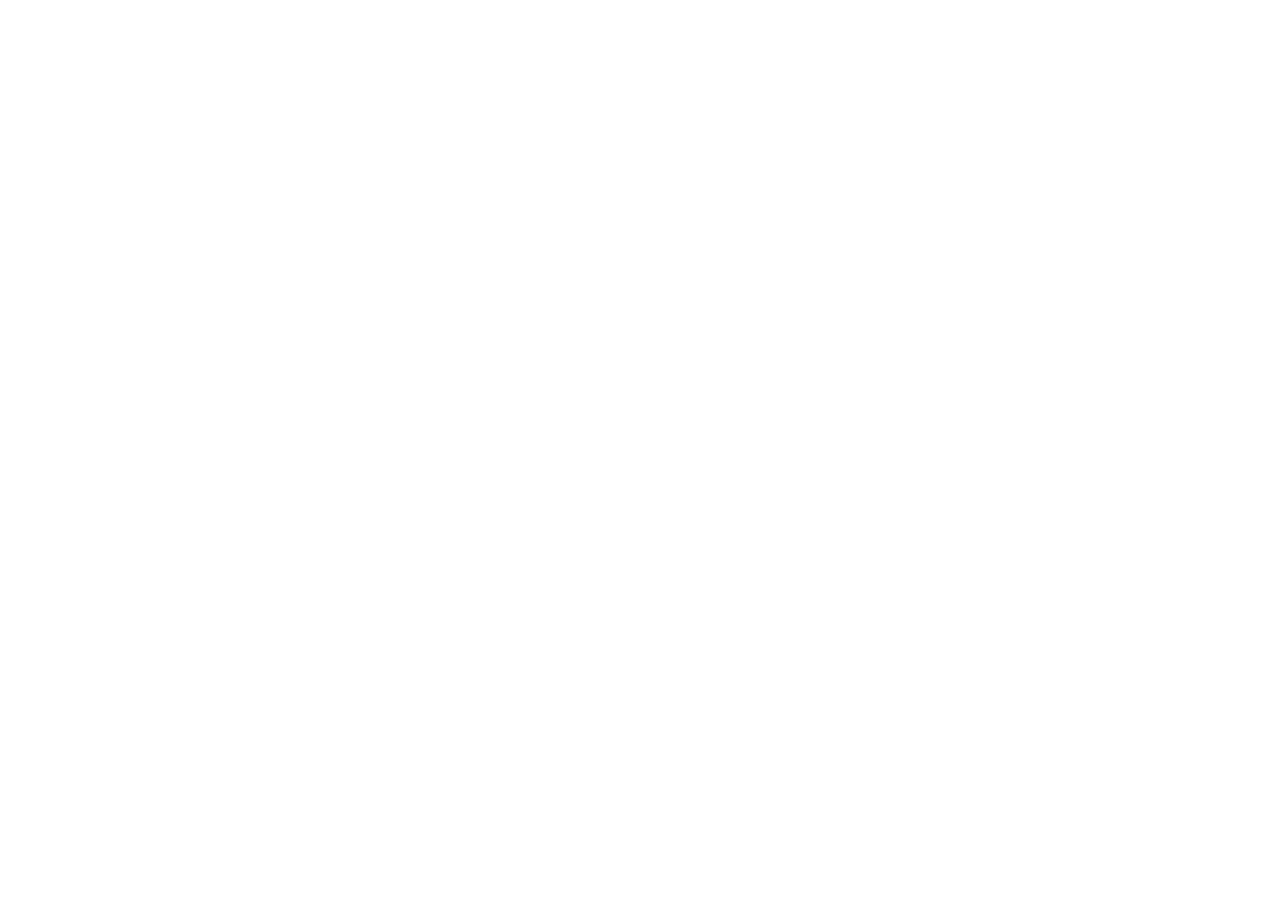
==== index.html @ bfa7d247 "Initial commit" ====
<!DOCTYPE html>
<html lang="en">
<head>
    <meta charset="UTF-8">
    <meta name="viewport" content="width=device-width, initial-scale=1.0">
    <title>MathTrain by 4NP</title>

    <link rel="stylesheet" href="styles.css">
</head>
<body>
    <script src="script.js"></script>
</body>
</html>
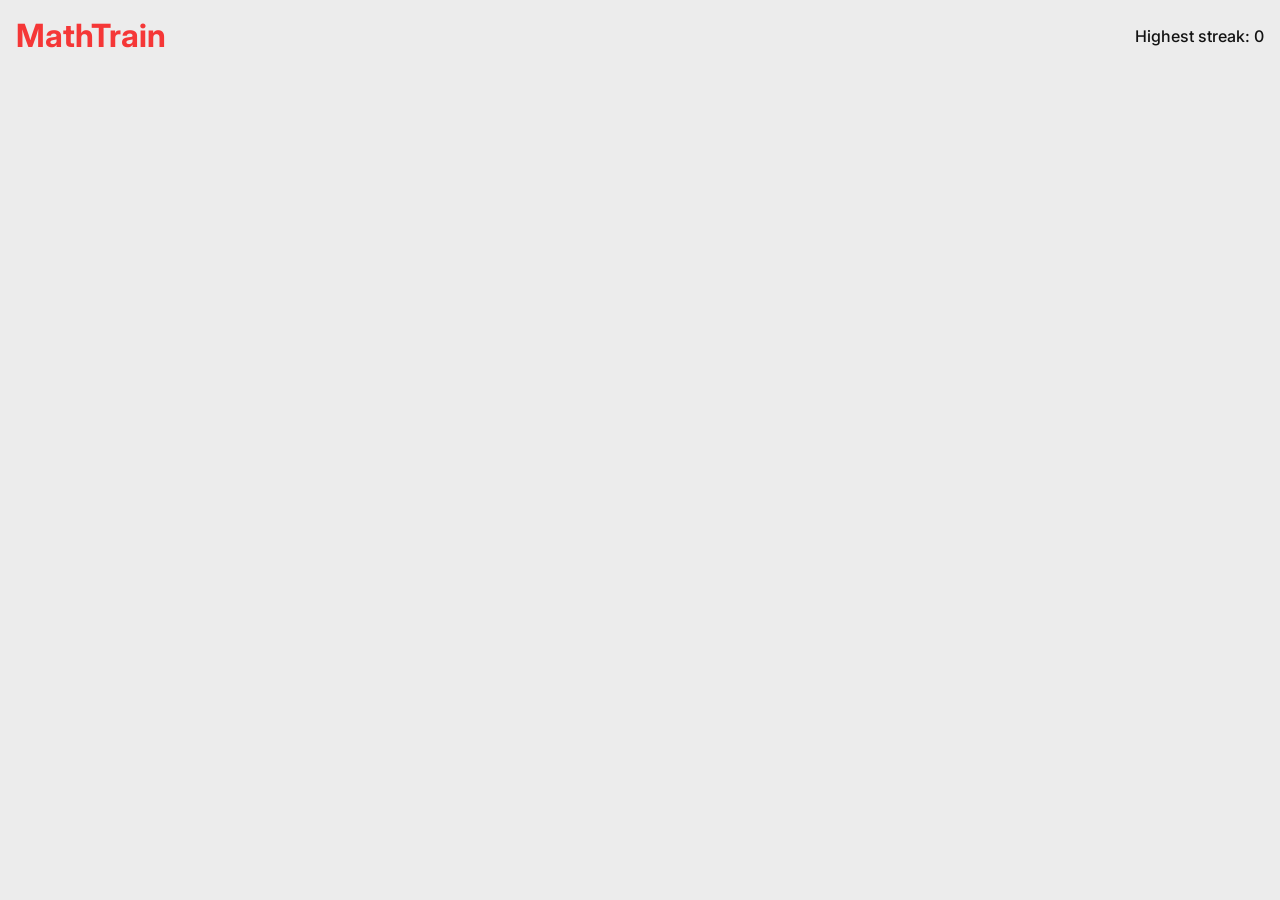
==== commit 9a7bc1c9: "Created the header" ====
--- a/index.html
+++ b/index.html
@@ -6,8 +6,14 @@
     <title>MathTrain by 4NP</title>
 
     <link rel="stylesheet" href="styles.css">
+    <link href="https://fonts.googleapis.com/css2?family=DM+Mono:ital,wght@0,300;0,400;0,500;1,300;1,400;1,500&family=Inter:ital,opsz,wght@0,14..32,100..900;1,14..32,100..900&display=swap" rel="stylesheet">
 </head>
 <body>
+    <header>
+        <h1 class="header-title">MathTrain</h1>
+        <p class="header-best" id="header-best"></p>
+    </header>
+
     <script src="script.js"></script>
 </body>
 </html>
--- a/styles.css
+++ b/styles.css
@@ -0,0 +1,34 @@
+:root {
+    --background: #ececec;
+    --primary: #f53737;
+    --text: #131313;
+}
+
+* {
+    margin: 0;
+    padding: 0;
+    box-sizing: border-box;
+}
+
+body {
+    background-color: var(--background);
+    font-family: "Inter", sans-serif;
+}
+
+/*Header*/
+
+header {
+    display: flex;
+    justify-content: space-between;
+    align-items: center;
+    padding: 1rem;
+}
+
+.header-title {
+    color: var(--primary);
+}
+
+.header-best {
+    color: var(--text);
+    font-weight: 500;
+}
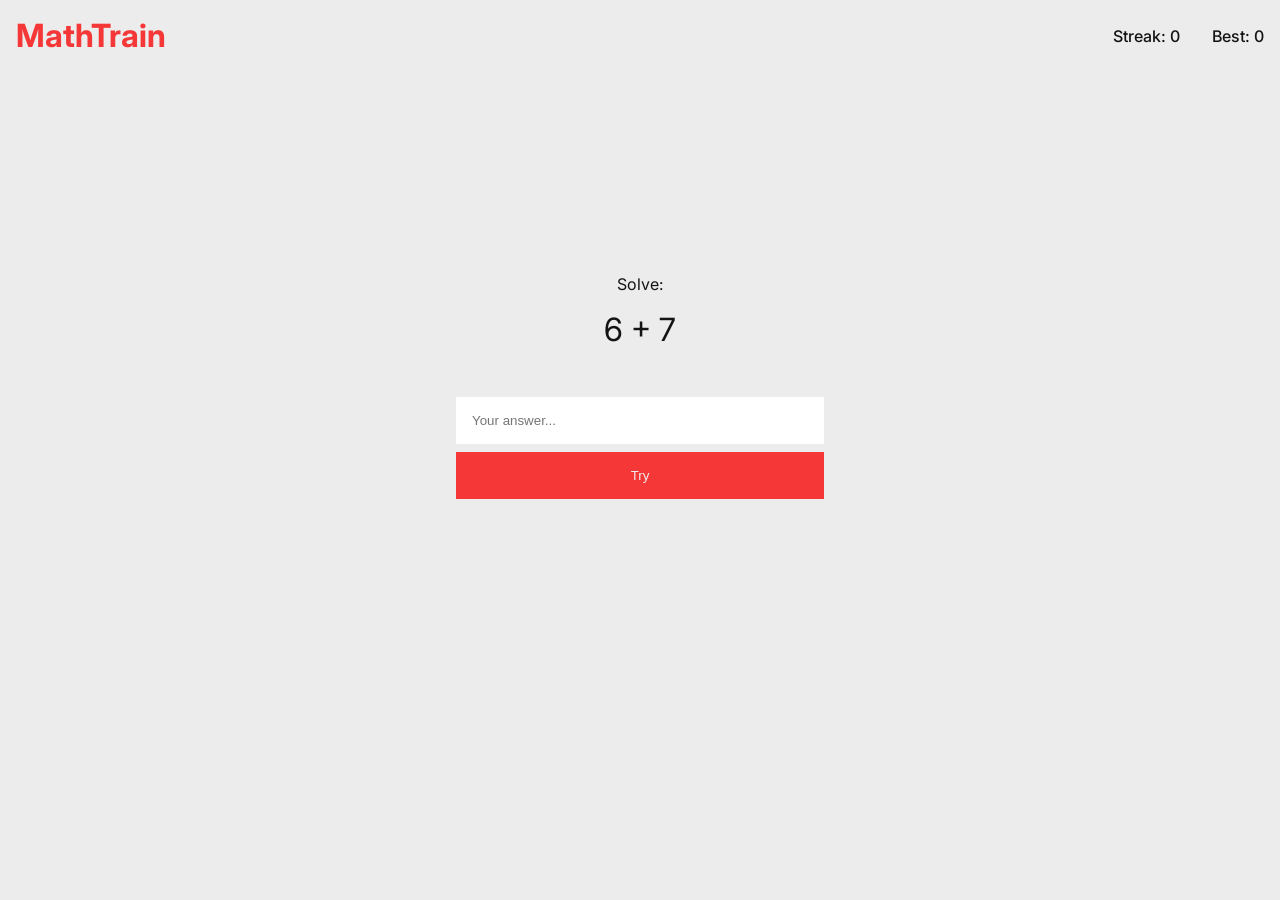
==== commit 30bc3fc0: "Added streak counter to navbar and created HTML/CSS for the main game" ====
--- a/index.html
+++ b/index.html
@@ -11,9 +11,20 @@
 <body>
     <header>
         <h1 class="header-title">MathTrain</h1>
-        <p class="header-best" id="header-best"></p>
+        <div class="header-stats">
+            <p class="header-streak" id="header-streak"></p>
+            <p class="header-best" id="header-best"></p>
+        </div>
     </header>
 
+    <div class="game-container">
+        <div class="game">
+            <p class="game-solve">Solve:</p>
+            <p class="game-task" id="game-task">6 + 7</p>
+            <input type="number" placeholder="Your answer..." class="game-input" id="game-input">
+            <button class="game-try" id="game-try">Try</button>
+        </div>
+    </div>
     <script src="script.js"></script>
 </body>
 </html>
--- a/styles.css
+++ b/styles.css
@@ -1,7 +1,9 @@
 :root {
     --background: #ececec;
     --primary: #f53737;
+    --primary-hover: #bb2e2e;
     --text: #131313;
+    --gray: #b6b6b6;
 }
 
 * {
@@ -13,6 +15,17 @@
 body {
     background-color: var(--background);
     font-family: "Inter", sans-serif;
+    color: var(--text);
+}
+
+input::-webkit-outer-spin-button,
+input::-webkit-inner-spin-button {
+    -webkit-appearance: none;
+    margin: 0;
+}
+
+input[type=number] {
+    -moz-appearance: textfield;
 }
 
 /*Header*/
@@ -22,13 +35,73 @@
     justify-content: space-between;
     align-items: center;
     padding: 1rem;
+    flex: 1;
+    flex-wrap: wrap;
+    gap: 1rem;
 }
 
 .header-title {
     color: var(--primary);
 }
 
+.header-stats {
+    display: flex;
+    gap: 2rem;
+}
+
+.header-streak,
 .header-best {
     color: var(--text);
     font-weight: 500;
+}
+
+/*Game*/
+
+.game-container {
+    width: 100%;
+    height: 70svh;
+    display: flex;
+    justify-content: center;
+    align-items: center;
+}
+
+.game {
+    display: flex;
+    flex-direction: column;
+    width: 100%;
+    max-width: 400px;
+    padding: 1rem;
+}
+
+.game-solve {
+    text-align: center;
+    margin-bottom: 1rem;
+    user-select: none;
+}
+
+.game-task {
+    user-select: none;
+    text-align: center;
+    margin-bottom: 3rem;
+    font-size: 2rem;
+}
+
+.game-input {
+    padding: 1rem;
+    border: none;
+    margin-bottom: 8px;
+    transition: outline 0.2s ease;
+}
+
+.game-try {
+    background-color: var(--primary);
+    border: none;
+    color: var(--background);
+    padding: 1rem;
+    cursor: pointer;
+    transition: background-color 0.2s ease;
+}
+
+.game-try:hover {
+    background-color: var(--primary-hover);
 }
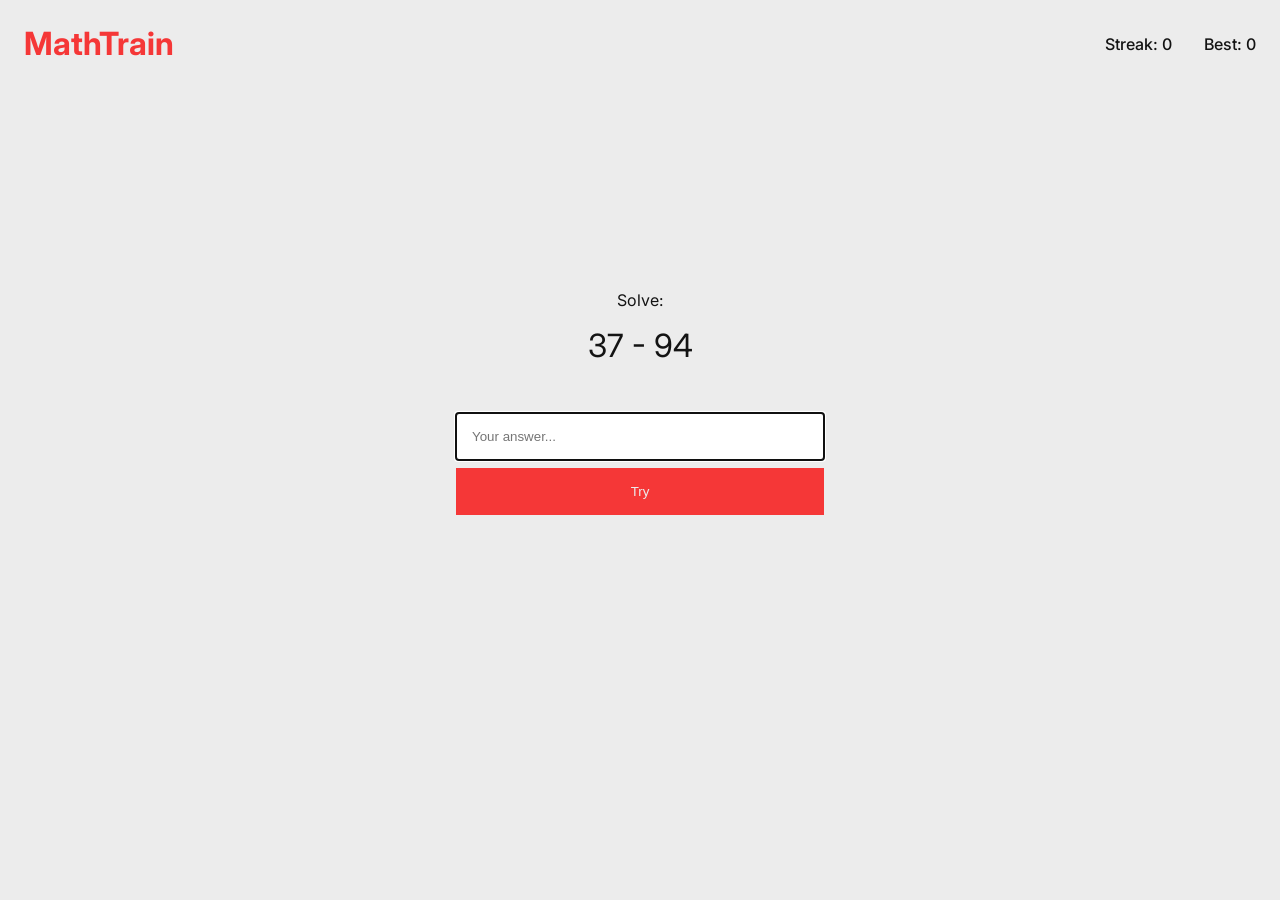
==== commit b71ba9f5: "Added game JS" ====
--- a/index.html
+++ b/index.html
@@ -20,11 +20,18 @@
     <div class="game-container">
         <div class="game">
             <p class="game-solve">Solve:</p>
-            <p class="game-task" id="game-task">6 + 7</p>
+            <p class="game-task" id="game-task"></p>
             <input type="number" placeholder="Your answer..." class="game-input" id="game-input">
-            <button class="game-try" id="game-try">Try</button>
+            <button class="game-try" id="game-try" onclick="tryGuess()">Try</button>
         </div>
     </div>
+
+    <div class="incorrect" id="incorrect"> 
+        <h1 class="incorrect-header">Incorrect!</h1>
+        <p class="incorrect-correction" id="incorrect-correction">fd</p>
+        <button class="incorrect-reset" onclick="generateTask(); resetUI();">Reset</button>
+    </div>
+    <div class="overlay" id="overlay"></div>
     <script src="script.js"></script>
 </body>
 </html>
--- a/styles.css
+++ b/styles.css
@@ -34,7 +34,7 @@
     display: flex;
     justify-content: space-between;
     align-items: center;
-    padding: 1rem;
+    padding: 1.5rem;
     flex: 1;
     flex-wrap: wrap;
     gap: 1rem;
@@ -104,4 +104,52 @@
 
 .game-try:hover {
     background-color: var(--primary-hover);
+}
+
+/*Incorrect and overlay*/
+
+.overlay {
+    display: none;
+    pointer-events: none;
+    position: fixed;
+    background-color: #000000af;
+    inset: 0;
+    z-index: 9;
+    height: 100%;
+}
+.overlay.show {
+    display: block;
+    pointer-events: all;
+}
+
+.incorrect {
+    position: fixed;
+    top: 50%;
+    left: 50%;
+    transform: translate(-50%, -50%);
+    z-index: 10;
+    border: none;
+    padding: 2rem 4rem;
+    align-items: center;
+    background-color: var(--primary);
+    color: var(--background);
+    display: none;
+    flex-direction: column;
+    gap: 3rem;
+    border-radius: 15px;
+}
+
+.incorrect.show {
+    display: flex;
+}
+
+.incorrect-reset {
+    border: none;
+    background-color: var(--background);
+    padding: 0.5rem;
+    font-weight: 600;
+    font-family: inherit;
+    border-radius: 5px;
+    width: 100%;
+    cursor: pointer;
 }
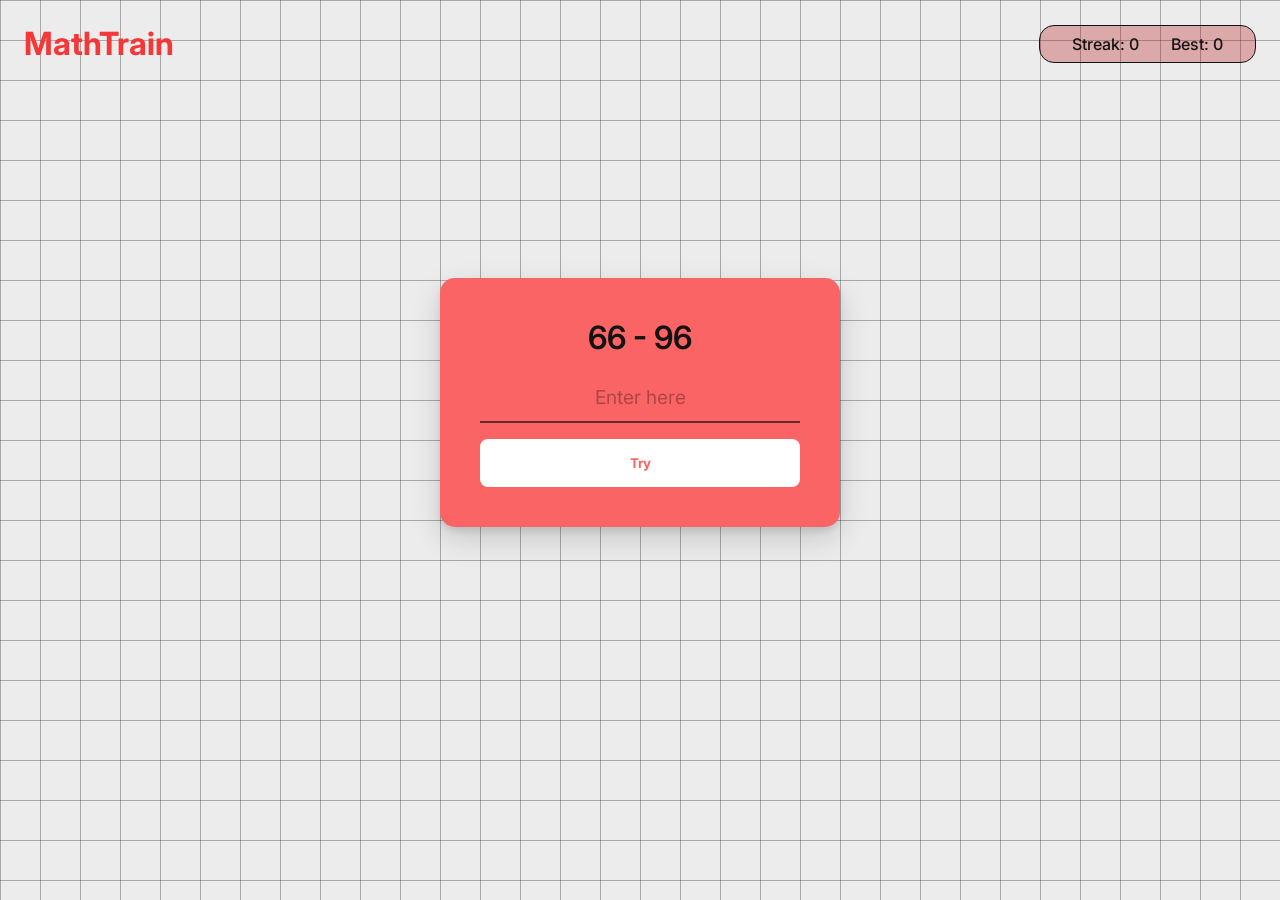
==== commit 3ba2ef10: "Fixed styles" ====
--- a/index.html
+++ b/index.html
@@ -19,9 +19,8 @@
 
     <div class="game-container">
         <div class="game">
-            <p class="game-solve">Solve:</p>
             <p class="game-task" id="game-task"></p>
-            <input type="number" placeholder="Your answer..." class="game-input" id="game-input">
+            <input type="number" placeholder="Enter here" class="game-input" id="game-input">
             <button class="game-try" id="game-try" onclick="tryGuess()">Try</button>
         </div>
     </div>
--- a/styles.css
+++ b/styles.css
@@ -2,6 +2,7 @@
     --background: #ececec;
     --primary: #f53737;
     --primary-hover: #bb2e2e;
+    --secondary: #fa6464;
     --text: #131313;
     --gray: #b6b6b6;
 }
@@ -13,9 +14,14 @@
 }
 
 body {
-    background-color: var(--background);
     font-family: "Inter", sans-serif;
     color: var(--text);
+    min-height: 100vh;
+    background-color: var(--background);
+    background-image: 
+        linear-gradient(rgba(0, 0, 0, 0.288) 1px, transparent 1px),
+        linear-gradient(90deg, rgba(0, 0, 0, 0.288) 1px, transparent 1px);
+    background-size: 40px 40px;
 }
 
 input::-webkit-outer-spin-button,
@@ -35,7 +41,6 @@
     justify-content: space-between;
     align-items: center;
     padding: 1.5rem;
-    flex: 1;
     flex-wrap: wrap;
     gap: 1rem;
 }
@@ -47,6 +52,10 @@
 .header-stats {
     display: flex;
     gap: 2rem;
+    border: 1px solid var(--text);
+    border-radius: 15px;
+    padding: 0.5rem 2rem;
+    background-color: rgba(179, 14, 14, 0.301);
 }
 
 .header-streak,
@@ -59,7 +68,7 @@
 
 .game-container {
     width: 100%;
-    height: 70svh;
+    min-height: 70svh;
     display: flex;
     justify-content: center;
     align-items: center;
@@ -70,55 +79,78 @@
     flex-direction: column;
     width: 100%;
     max-width: 400px;
-    padding: 1rem;
-}
-
-.game-solve {
-    text-align: center;
-    margin-bottom: 1rem;
-    user-select: none;
+    padding: 2.5rem;
+    border-radius: 15px;
+    background-color: var(--secondary);
+    box-shadow: 
+        0 4px 6px rgba(0, 0, 0, 0.1),
+        0 12px 30px rgba(0, 0, 0, 0.15);
 }
 
 .game-task {
     user-select: none;
     text-align: center;
-    margin-bottom: 3rem;
+    margin-bottom: 1rem;
     font-size: 2rem;
+    font-weight: 600;
 }
 
 .game-input {
-    padding: 1rem;
+    background: none;
     border: none;
-    margin-bottom: 8px;
-    transition: outline 0.2s ease;
+    border-bottom: 2px solid rgba(0,0,0,0.2);
+    outline: none;
+    padding: 0.75rem 0;
+    width: 100%;
+    margin-bottom: 1rem;
+    font-size: 1.2rem;
+    font-family: inherit;
+    font-weight: 600;
+    color: black;
+    text-align: center;
+}
+
+.game-input:focus {
+    border-bottom-color: rgba(0,0,0,0.6);
+}
+
+.game-input::placeholder {
+    color: rgba(0,0,0,0.3);
+    font-weight: 400;
 }
 
 .game-try {
-    background-color: var(--primary);
+    background-color: white;
     border: none;
-    color: var(--background);
+    color: var(--secondary);
+    font-family: inherit;
+    font-weight: 700;
     padding: 1rem;
+    border-radius: 8px;
     cursor: pointer;
     transition: background-color 0.2s ease;
 }
 
+
 .game-try:hover {
-    background-color: var(--primary-hover);
+    background-color: var(--text);
+    color: white;
 }
 
 /*Incorrect and overlay*/
 
 .overlay {
-    display: none;
+    opacity: 0;
     pointer-events: none;
     position: fixed;
-    background-color: #000000af;
+    background-color: rgba(0,0,0,0.7);
     inset: 0;
     z-index: 9;
-    height: 100%;
+    transition: opacity 0.2s ease;
 }
+
 .overlay.show {
-    display: block;
+    opacity: 1;
     pointer-events: all;
 }
 
@@ -133,14 +165,20 @@
     align-items: center;
     background-color: var(--primary);
     color: var(--background);
-    display: none;
     flex-direction: column;
+    display: flex;
     gap: 3rem;
+    opacity: 0;
+    pointer-events: none;
+    transform: translate(-50%, -60%);
+    transition: opacity 0.2s ease, transform 0.2s ease;
     border-radius: 15px;
 }
 
 .incorrect.show {
-    display: flex;
+    opacity: 1;
+    pointer-events: all;
+    transform: translate(-50%, -50%);
 }
 
 .incorrect-reset {
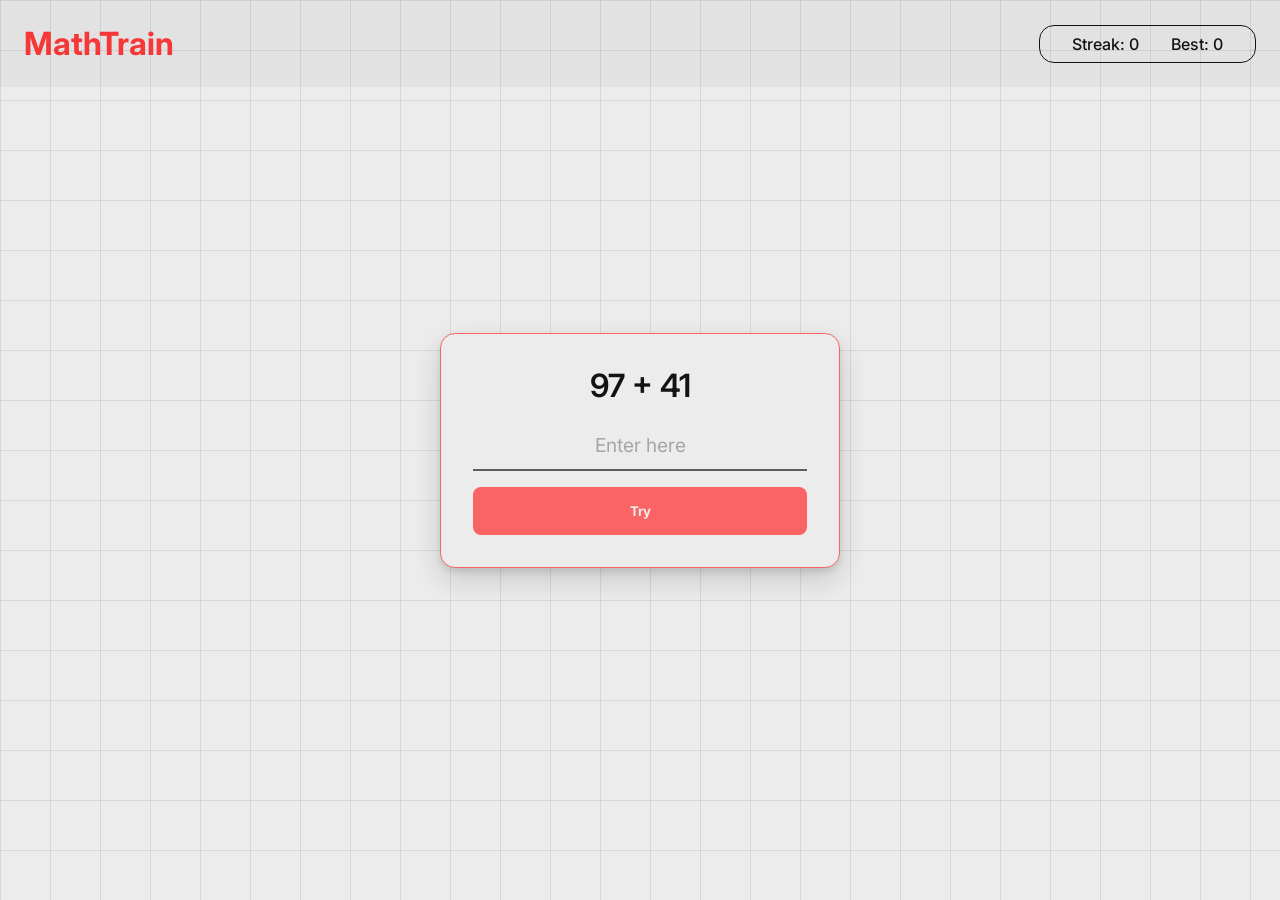
==== commit 6d350ff2: "Improved fail screen" ====
--- a/index.html
+++ b/index.html
@@ -27,7 +27,9 @@
 
     <div class="incorrect" id="incorrect"> 
         <h1 class="incorrect-header">Incorrect!</h1>
-        <p class="incorrect-correction" id="incorrect-correction">fd</p>
+        <p class="incorrect-correction" id="incorrect-correction"></p>
+        <p class="incorrect-guess" id="incorrect-guess"></p>
+        <p class="incorrect-streak" id="incorrect-streak"></p>
         <button class="incorrect-reset" onclick="generateTask(); resetUI();">Reset</button>
     </div>
     <div class="overlay" id="overlay"></div>
--- a/styles.css
+++ b/styles.css
@@ -19,9 +19,9 @@
     min-height: 100vh;
     background-color: var(--background);
     background-image: 
-        linear-gradient(rgba(0, 0, 0, 0.288) 1px, transparent 1px),
-        linear-gradient(90deg, rgba(0, 0, 0, 0.288) 1px, transparent 1px);
-    background-size: 40px 40px;
+        linear-gradient(rgba(0, 0, 0, 0.082) 1px, transparent 1px),
+        linear-gradient(90deg, rgba(0, 0, 0, 0.082) 1px, transparent 1px);
+    background-size: 50px 50px;
 }
 
 input::-webkit-outer-spin-button,
@@ -43,6 +43,9 @@
     padding: 1.5rem;
     flex-wrap: wrap;
     gap: 1rem;
+    position: fixed;
+    width: 100%;
+    background: rgba(0, 0, 0, 0.041);
 }
 
 .header-title {
@@ -55,7 +58,6 @@
     border: 1px solid var(--text);
     border-radius: 15px;
     padding: 0.5rem 2rem;
-    background-color: rgba(179, 14, 14, 0.301);
 }
 
 .header-streak,
@@ -68,7 +70,7 @@
 
 .game-container {
     width: 100%;
-    min-height: 70svh;
+    min-height: 100svh;
     display: flex;
     justify-content: center;
     align-items: center;
@@ -79,9 +81,11 @@
     flex-direction: column;
     width: 100%;
     max-width: 400px;
-    padding: 2.5rem;
-    border-radius: 15px;
-    background-color: var(--secondary);
+    padding: 2rem;
+    border-radius: 15px;
+    margin-inline: 1rem;
+    background: var(--background);
+    border: 1px solid var(--secondary);
     box-shadow: 
         0 4px 6px rgba(0, 0, 0, 0.1),
         0 12px 30px rgba(0, 0, 0, 0.15);
@@ -108,6 +112,7 @@
     font-weight: 600;
     color: black;
     text-align: center;
+    transition: border-bottom-color 0.2s ease;
 }
 
 .game-input:focus {
@@ -120,9 +125,9 @@
 }
 
 .game-try {
-    background-color: white;
-    border: none;
-    color: var(--secondary);
+    background-color: var(--secondary);
+    border: none;
+    color: var(--background);
     font-family: inherit;
     font-weight: 700;
     padding: 1rem;
@@ -133,8 +138,7 @@
 
 
 .game-try:hover {
-    background-color: var(--text);
-    color: white;
+    background-color: var(--primary);
 }
 
 /*Incorrect and overlay*/
@@ -163,11 +167,13 @@
     border: none;
     padding: 2rem 4rem;
     align-items: center;
-    background-color: var(--primary);
-    color: var(--background);
+    background-color: var(--background);
+    color: var(--text);
     flex-direction: column;
     display: flex;
     gap: 3rem;
+    width: 100%;
+    max-width: min(500px, 90%);
     opacity: 0;
     pointer-events: none;
     transform: translate(-50%, -60%);
@@ -181,13 +187,32 @@
     transform: translate(-50%, -50%);
 }
 
+.incorrect-streak {
+    border: 1px solid var(--text);
+    padding: 1rem 2rem;
+    border-radius: 15px;
+}
+
 .incorrect-reset {
-    border: none;
-    background-color: var(--background);
-    padding: 0.5rem;
-    font-weight: 600;
+    background-color: var(--secondary);
+    border: none;
+    color: var(--background);
     font-family: inherit;
-    border-radius: 5px;
-    width: 100%;
+    font-weight: 700;
+    padding: 1rem;
+    border-radius: 8px;
     cursor: pointer;
+    width: 100%;
+    transition: background-color 0.2s ease;
+}
+
+
+.incorrect-reset:hover {
+    background-color: var(--primary);
+}
+
+@media (width < 500px) {
+    header {
+        flex-direction: column;
+    }
 }
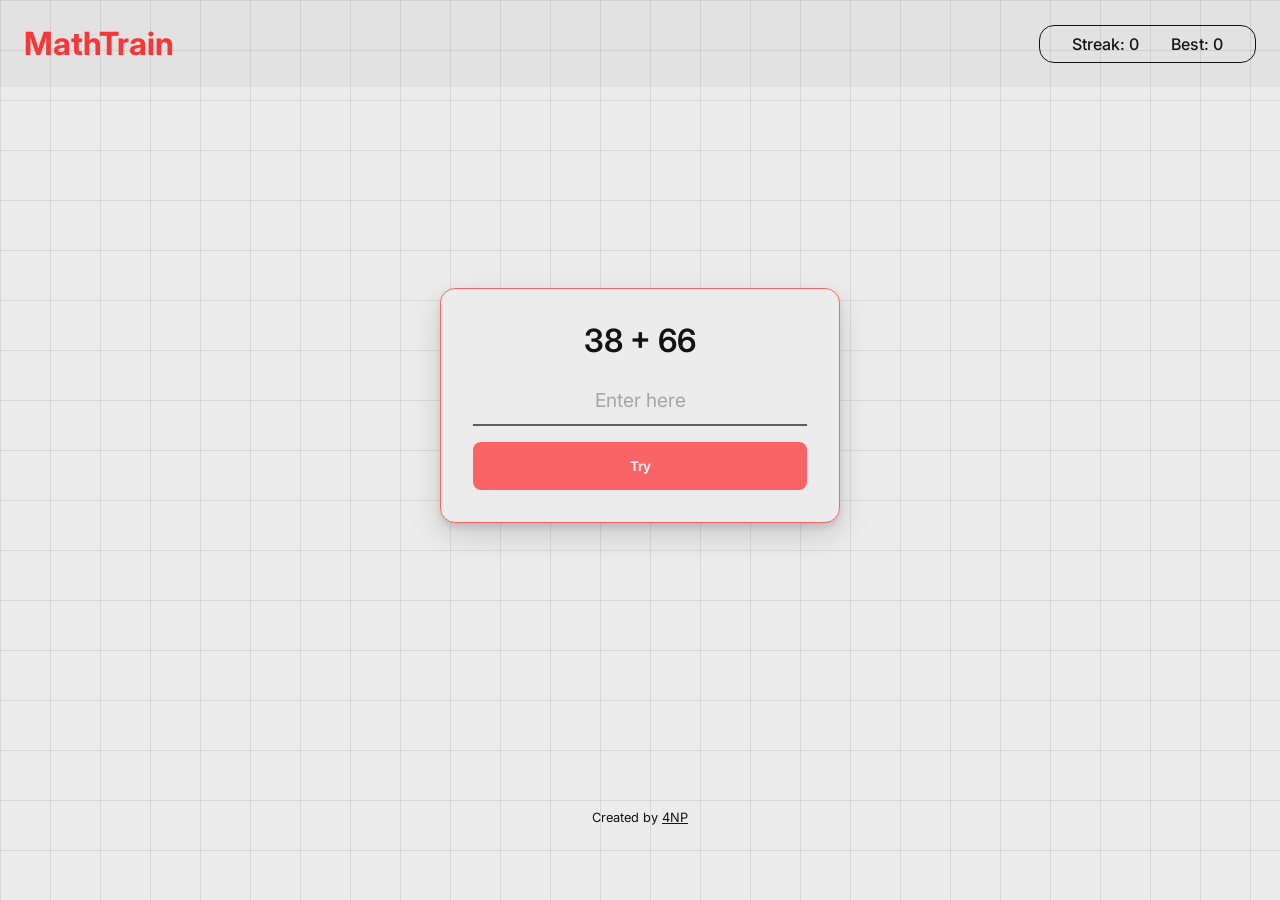
==== commit 8d4df1b1: "Added footer" ====
--- a/index.html
+++ b/index.html
@@ -25,6 +25,10 @@
         </div>
     </div>
 
+    <footer>
+        <p>Created by <a href="https://www.4np.dev" target="_blank">4NP</a></p>
+    </footer>
+
     <div class="incorrect" id="incorrect"> 
         <h1 class="incorrect-header">Incorrect!</h1>
         <p class="incorrect-correction" id="incorrect-correction"></p>
--- a/styles.css
+++ b/styles.css
@@ -70,7 +70,7 @@
 
 .game-container {
     width: 100%;
-    min-height: 100svh;
+    min-height: 90svh;
     display: flex;
     justify-content: center;
     align-items: center;
@@ -139,6 +139,19 @@
 
 .game-try:hover {
     background-color: var(--primary);
+}
+
+/*Footer*/
+
+footer {
+    display: flex;
+    justify-content: center;
+    font-size: 0.8rem;
+    margin-top: auto;
+}
+
+footer a {
+    color: var(--text);
 }
 
 /*Incorrect and overlay*/
